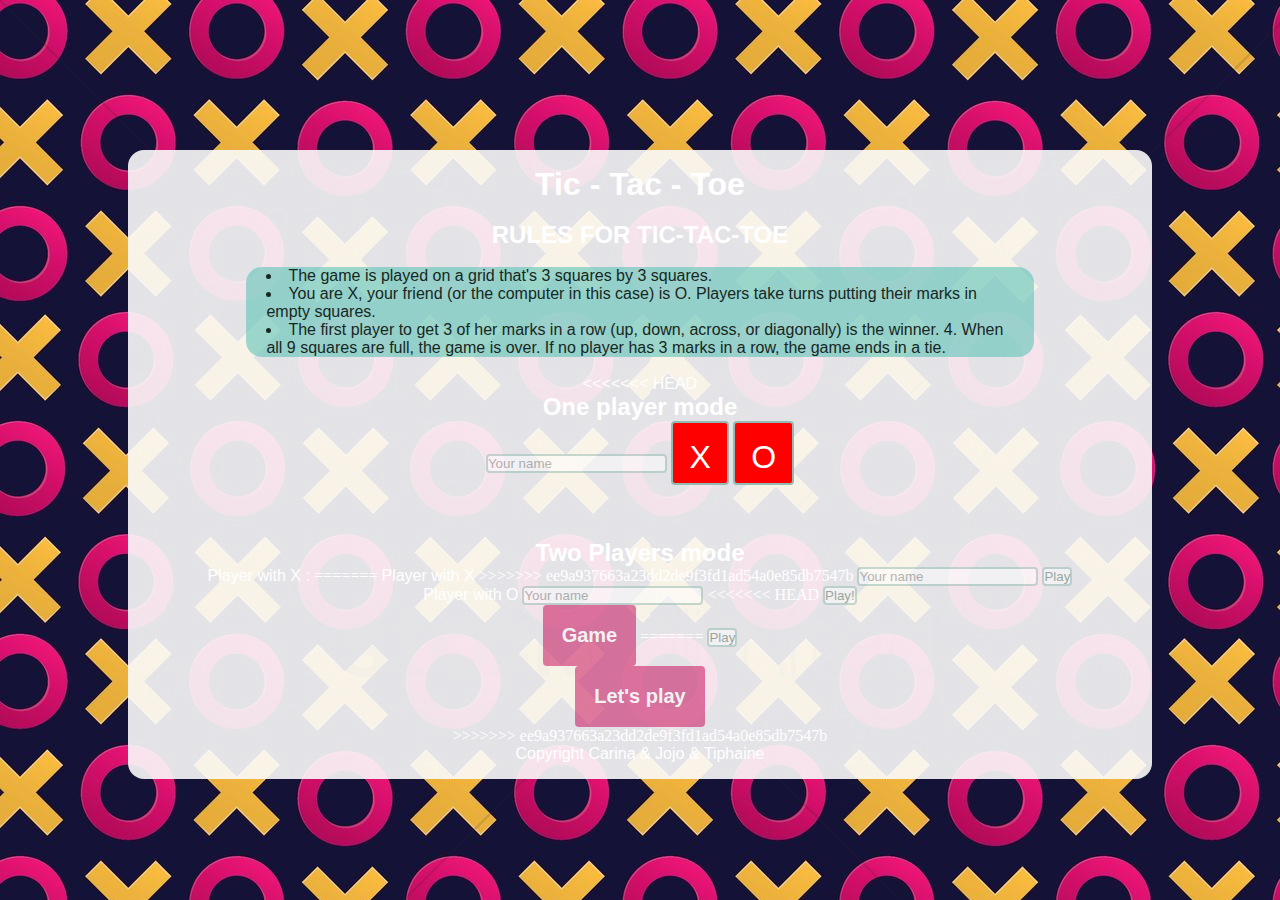
==== index.html @ 0c3d1ea7 "Merge branch 'master' of https://github.com/Tiphnm/Tic_Tac_Toe into jojo" ====
<!DOCTYPE html>
<html>
  <head>
    <meta charset="utf-8" />
    <title>Tic Tac Toe</title>
    <link rel="stylesheet" href="assets/style.css" />
  </head>
  <body>
    <div class="wrapper">
      <div class="module">
        <h1>Tic - Tac - Toe</h1>
        <br/>
        <h2>RULES FOR TIC-TAC-TOE</h2>
        <br>
        <ul>
          <li>
            The game is played on a grid that's 3 squares by 3 squares.
          </li>
          
          <li>
            You are X, your friend (or the computer in this case) is O.
            Players take turns putting their marks in empty squares.
          </li>

          <li>
            The first player to get 3 of her marks in a row (up, down,
            across, or diagonally) is the winner. 4. When all 9 squares are
            full, the game is over. If no player has 3 marks in a row, the game
            ends in a tie.
          </li>
        </ul>
          <form action="game.html">
            <br />
<<<<<<< HEAD
            <br />
            <h2>One player mode</h2>
            <input type="text" class="player_form" name="player1" id="" placeholder="Your name" />
            <button class="one-player-choice" value="x">X</button>
            <button class ="one-player-choice" value="o">O</button>
          </form>
            <br />
            <br />
            <br />

            <h2>Two Players mode</h2>
            <label for="player1">Player with X : </label>
=======
            <label for="player1">Player with X</label>
>>>>>>> ee9a937663a23dd2de9f3fd1ad54a0e85db7547b
            <input type="text" name="player1" id="" placeholder="Your name" />
            <button type ="button">Play</button>
            <br />
            <label for="player2">Player with O</label>
            <input type="text" name="player2" id="" placeholder="Your name" />
<<<<<<< HEAD
            <button type ="button">Play!</button>
            <br />
            <button class="play">Game</button>

=======
            <button type ="button">Play</button>
             </form>
             <br>
            <button class="play">Let's play</button>
        <br>
>>>>>>> ee9a937663a23dd2de9f3fd1ad54a0e85db7547b
        <br>
       <footer> Copyright Carina & Jojo & Tiphaine </footer>
      </div>
    </div>
    </div>
  </body>
</html>
---- assets/style.css ----
/* Reset CSS * = all */

@import url("https://fonts.googleapis.com/css2?family=Fredoka+One&display=swap");
* {
  margin: 0;
  padding: 0;
  box-sizing: border-box;
}
/* Welcome part */

body {
  background-image: url("img/background.jpg");
}

.module {
  color: white;
  text-align: center;
  max-width: 75%;
  padding: 1rem;
  background-color: rgba(250, 250, 250, 0.904);
  border-radius: 16px;
  max-width: 80%;
  margin: auto;
  margin-top: 150px;
  margin-right: auto;
  margin-left: auto;
  padding-right: 20px;
  padding-left: 20px;
}

h1 {
  font-family: "Didot", "Gill Sans MT", Calibri, "Trebuchet MS", sans-serif;
  font-weight: bold;
}

h2 {
  font-family: "Didot", "Gill Sans MT", Calibri, "Trebuchet MS", sans-serif;
  color: white;
  font-weight: bold;
}

ul {
  flex: display;
  font-family: "Didot", "Gill Sans MT", Calibri, "Trebuchet MS", sans-serif;
  color: rgb(23, 39, 35);
  background-color: rgba(98, 197, 184, 0.616);
  list-style-position: inside;
  text-align: left;
  border-radius: 16px;
  max-width: 80%;
  margin: auto;
  margin-right: auto;
  margin-left: auto;
  padding-right: 20px;
  padding-left: 20px;
}

input {
  font-family: "Didot", "Gill Sans MT", Calibri, "Trebuchet MS", sans-serif;
  border: 2px solid rgb(146, 187, 177);
  border-radius: 4px;
  background-color: white;
  opacity: 0.5;
  color: rgb(80, 105, 84);
}

button {
  font-family: "Didot", "Gill Sans MT", Calibri, "Trebuchet MS", sans-serif;
  border: 2px solid rgb(146, 187, 177);
  border-radius: 4px;
  background-color: white;
  opacity: 0.5;
  color: rgb(80, 105, 84);
}

footer {
  font-family: "Didot", "Gill Sans MT", Calibri, "Trebuchet MS", sans-serif;
  color: white;
}

form {
  text-align: center;
  font-family: "Didot", "Gill Sans MT", Calibri, "Trebuchet MS", sans-serif;
}

.play {
  margin: 0 auto;
  padding: 1rem;
  font-family: "Avantgarde", "TeX Gyre Adventor", "URW Gothic L", sans-serif;
  font-weight: bold;
  border-radius: 4px;
  border: solid rgb(197, 0, 82);
  background-color: rgb(197, 0, 82);
  color: white;
  font-size: 20px;
}

.one-player-choice {
  align-content: center;
  justify-content: center;
  color: white;
  font-size: 2rem;
  padding: 1rem;
  max-width: 4rem;
  max-height: 4rem;
  background-color: red;
  opacity: 100;
}

.player-form {
  font-size: 2rem;
  max-height: 2rem;
}
/* GAME PART  */
.game {
  font-family: "Fredoka One", cursive;
  font-size: 7rem;
  display: flex;
  flex: 1;
  justify-content: center;
}
.gametable {
  background-color: white;
  text-align: center;
  border: 1px solid;
  padding: 0.5rem;
  margin: 5rem;
  border-style: outset;
  table-layout: fixed;
}
.row-element {
  border-top: none;
  margin: 1rem;
  height: 10rem;
}
.element {
  color: white;
  margin: 1rem;
  background-color: black;
  padding: 1rem;
  border: 1px solid white;
  border-style: solid;
  width: 10rem;
  overflow: hidden;
  cursor: pointer;
  -webkit-user-select: none;
  -khtml-user-select: none;
  -moz-user-select: none;
  -ms-user-select: none;
  -o-user-select: none;
  user-select: none;
}

.animation {
  -webkit-animation: fadeinout 0.6s linear forwards;
  animation: fadeinout 0.6s linear forwards;
}

.rouge {
  color: red;
}

@-webkit-keyframes fadeinout {
  0%,
  100% {
    opacity: 1;
  }
  50% {
    opacity: 0;
  }
}
@keyframes fadeinout {
  0%,
  100% {
    opacity: 1;
  }
  50% {
    opacity: 0;
  }
}
label {
  font-family: "Didot", "Gill Sans MT", Calibri, "Trebuchet MS", sans-serif;
  color: white;
}
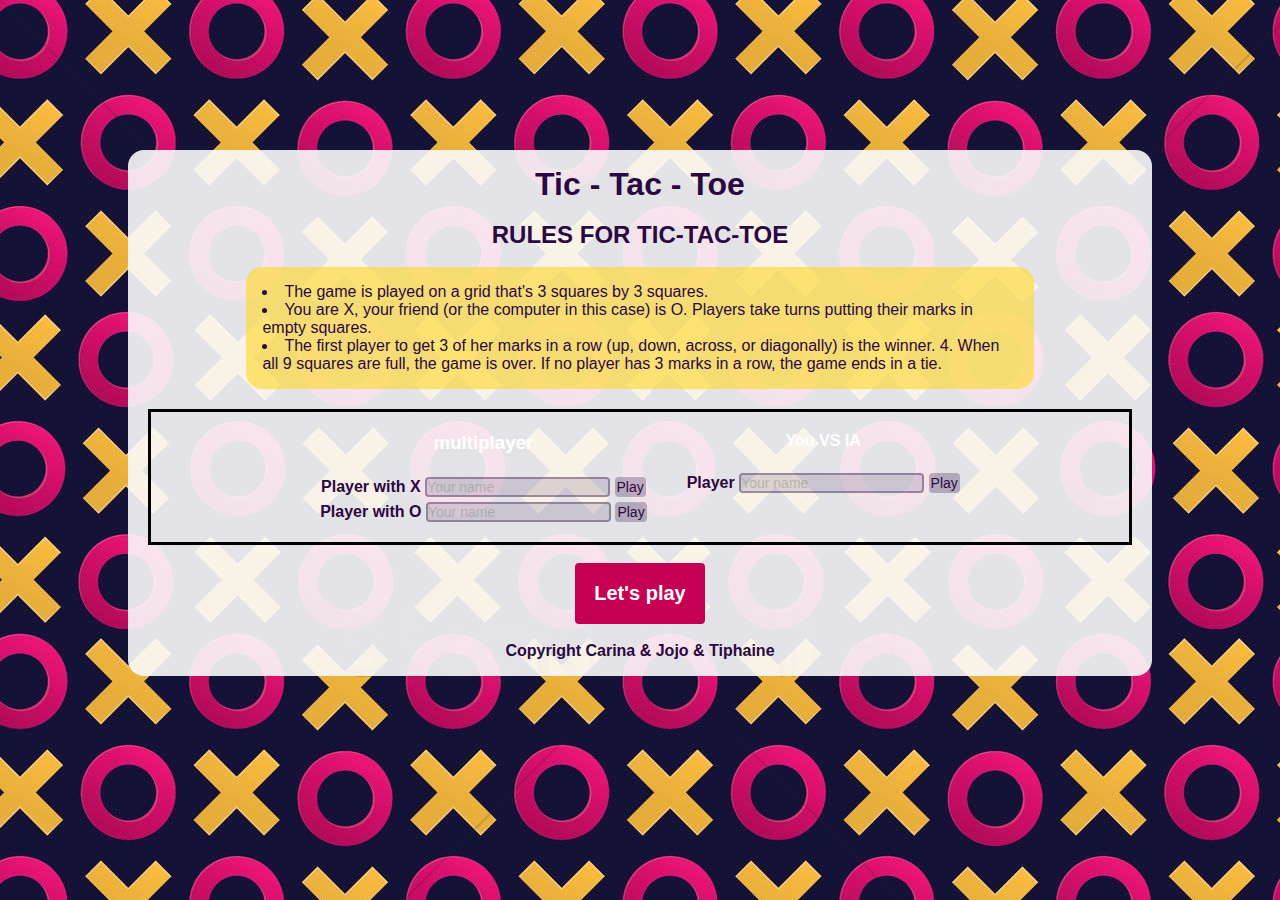
==== commit 3c7a69bb: "New flexbox page d'accueil" ====
--- a/index.html
+++ b/index.html
@@ -3,7 +3,7 @@
   <head>
     <meta charset="utf-8" />
     <title>Tic Tac Toe</title>
-    <link rel="stylesheet" href="assets/style.css" />
+    <link rel="stylesheet" href="/assets/style.css" />
   </head>
   <body>
     <div class="wrapper">
@@ -29,41 +29,33 @@
             ends in a tie.
           </li>
         </ul>
-          <form action="game.html">
-            <br />
-<<<<<<< HEAD
-            <br />
-            <h2>One player mode</h2>
-            <input type="text" class="player_form" name="player1" id="" placeholder="Your name" />
-            <button class="one-player-choice" value="x">X</button>
-            <button class ="one-player-choice" value="o">O</button>
+          <form class="form">
+            <div class="multiplayer">
+              <h3>multiplayer</h3>
+                <br/>
+                <div class= "multiplayer_form"> 
+                  <label for="player1">Player with X</label>
+                  <input type="text" name="player1" id="" placeholder="Your name" />
+                  <button type ="button">Play</button>
+                  <br/>
+                  <label for="player2">Player with O</label>
+                  <input type="text" name="player2" id="" placeholder="Your name" />
+                  <button type ="button">Play</button>
+                </div>  
+            </div>
+            <div class ="solo">
+              <h4>You VS IA</h4>
+                <br>
+                  <div class= "solo_form">
+                    <label for="soloplayer">Player</label>
+                    <input type="text" name="soloplayer" id="" placeholder="Your name" />
+                    <button type ="button">Play</button>
+                  </div>
+            </div>
           </form>
-            <br />
-            <br />
-            <br />
-
-            <h2>Two Players mode</h2>
-            <label for="player1">Player with X : </label>
-=======
-            <label for="player1">Player with X</label>
->>>>>>> ee9a937663a23dd2de9f3fd1ad54a0e85db7547b
-            <input type="text" name="player1" id="" placeholder="Your name" />
-            <button type ="button">Play</button>
-            <br />
-            <label for="player2">Player with O</label>
-            <input type="text" name="player2" id="" placeholder="Your name" />
-<<<<<<< HEAD
-            <button type ="button">Play!</button>
-            <br />
-            <button class="play">Game</button>
-
-=======
-            <button type ="button">Play</button>
-             </form>
              <br>
             <button class="play">Let's play</button>
         <br>
->>>>>>> ee9a937663a23dd2de9f3fd1ad54a0e85db7547b
         <br>
        <footer> Copyright Carina & Jojo & Tiphaine </footer>
       </div>
--- a/assets/style.css
+++ b/assets/style.css
@@ -8,9 +8,11 @@
 }
 /* Welcome part */
 
-body {
-  background-image: url("img/background.jpg");
-}
+body 
+{
+  background-image: url("/assets/img/background.jpg")
+}
+
 
 .module {
   color: white;
@@ -28,89 +30,111 @@
   padding-left: 20px;
 }
 
-h1 {
-  font-family: "Didot", "Gill Sans MT", Calibri, "Trebuchet MS", sans-serif;
+h1{
+  font-family: "Avantgarde", "TeX Gyre Adventor", "URW Gothic L", sans-serif;
+  color: rgb(43, 8, 66);
   font-weight: bold;
 }
 
-h2 {
-  font-family: "Didot", "Gill Sans MT", Calibri, "Trebuchet MS", sans-serif;
-  color: white;
+h2{
+  font-family: "Avantgarde", "TeX Gyre Adventor", "URW Gothic L", sans-serif;
+  color: rgb(43, 8, 66);
   font-weight: bold;
 }
 
-ul {
-  flex: display;
-  font-family: "Didot", "Gill Sans MT", Calibri, "Trebuchet MS", sans-serif;
-  color: rgb(23, 39, 35);
-  background-color: rgba(98, 197, 184, 0.616);
-  list-style-position: inside;
-  text-align: left;
-  border-radius: 16px;
-  max-width: 80%;
-  margin: auto;
-  margin-right: auto;
-  margin-left: auto;
-  padding-right: 20px;
-  padding-left: 20px;
-}
-
-input {
-  font-family: "Didot", "Gill Sans MT", Calibri, "Trebuchet MS", sans-serif;
-  border: 2px solid rgb(146, 187, 177);
-  border-radius: 4px;
-  background-color: white;
-  opacity: 0.5;
-  color: rgb(80, 105, 84);
-}
-
-button {
-  font-family: "Didot", "Gill Sans MT", Calibri, "Trebuchet MS", sans-serif;
-  border: 2px solid rgb(146, 187, 177);
-  border-radius: 4px;
-  background-color: white;
-  opacity: 0.5;
-  color: rgb(80, 105, 84);
-}
-
-footer {
-  font-family: "Didot", "Gill Sans MT", Calibri, "Trebuchet MS", sans-serif;
-  color: white;
-}
-
-form {
-  text-align: center;
-  font-family: "Didot", "Gill Sans MT", Calibri, "Trebuchet MS", sans-serif;
+ul{
+flex: display; 
+font-family: "Avantgarde", "TeX Gyre Adventor", "URW Gothic L", sans-serif;
+color: rgb(43, 8, 66);
+background-color: rgba(255, 216, 41, 0.616);
+list-style-position: inside; 
+text-align: left; 
+border-radius: 16px;
+max-width: 80%;
+margin: auto;
+margin-right: auto;
+margin-left: auto;
+padding-right: 20px;
+padding-left: 20px;
+padding: 1rem;
+
+}
+
+label{
+  font-family: "Avantgarde", "TeX Gyre Adventor", "URW Gothic L", sans-serif;
+  font-weight: bold;
+  color: rgb(43, 8, 66);
+}
+
+
+input
+{
+font-family: "Avantgarde", "TeX Gyre Adventor", "URW Gothic L", sans-serif;
+border: 2px solid rgba(43, 8, 66, 0.842);
+border-radius: 4px;
+background-color : rgba(43, 8, 66, 0.267); 
+opacity: 0.5;
+color: rgb(43, 8, 66);
+font-size: 14px;
+margin-top: 5px;
+}
+
+button 
+{
+font-family: "Avantgarde", "TeX Gyre Adventor", "URW Gothic L", sans-serif;
+border: 2px rgba(43, 8, 66, 0.842);
+border-radius: 4px;
+background-color : rgba(43, 8, 66, 0.267); 
+opacity: 1;
+color: rgb(43, 8, 66);
+font-size: 14px;
+padding: 2px;
+
+  
+}
+
+footer{
+font-family: "Avantgarde", "TeX Gyre Adventor", "URW Gothic L", sans-serif;
+font-weight: bold;
+color: rgb(43, 8, 66);
+}
+
+.form {
+  display: flex; 
+  flex-direction: row;
+  justify-content: center;
+  border: solid black; 
+  margin-top: 20px;
+
+ 
+}
+.multiplayer{
+  display: flex; 
+  flex-direction: column;
+  font-family: "Avantgarde", "TeX Gyre Adventor", "URW Gothic L", sans-serif;
+  padding: 20px;
+}
+
+.solo{
+  display: flex; 
+  flex-direction: column;
+  font-family: "Avantgarde", "TeX Gyre Adventor", "URW Gothic L", sans-serif;
+  padding: 20px;
 }
 
 .play {
-  margin: 0 auto;
-  padding: 1rem;
-  font-family: "Avantgarde", "TeX Gyre Adventor", "URW Gothic L", sans-serif;
-  font-weight: bold;
-  border-radius: 4px;
-  border: solid rgb(197, 0, 82);
-  background-color: rgb(197, 0, 82);
-  color: white;
-  font-size: 20px;
-}
-
-.one-player-choice {
-  align-content: center;
-  justify-content: center;
-  color: white;
-  font-size: 2rem;
-  padding: 1rem;
-  max-width: 4rem;
-  max-height: 4rem;
-  background-color: red;
-  opacity: 100;
-}
-
-.player-form {
-  font-size: 2rem;
-  max-height: 2rem;
-}
+margin: 0 auto;
+padding: 1rem;
+font-family: "Avantgarde", "TeX Gyre Adventor", "URW Gothic L", sans-serif;
+font-weight: bold;
+border-radius: 4px;
+border: solid  rgb(197, 0, 82) ;
+background-color :  rgb(197, 0, 82); 
+color: white;
+font-size: 20px;
+
+}
+
 /* GAME PART  */
 .game {
   font-family: "Fredoka One", cursive;
@@ -178,7 +202,3 @@
     opacity: 0;
   }
 }
-label {
-  font-family: "Didot", "Gill Sans MT", Calibri, "Trebuchet MS", sans-serif;
-  color: white;
-}
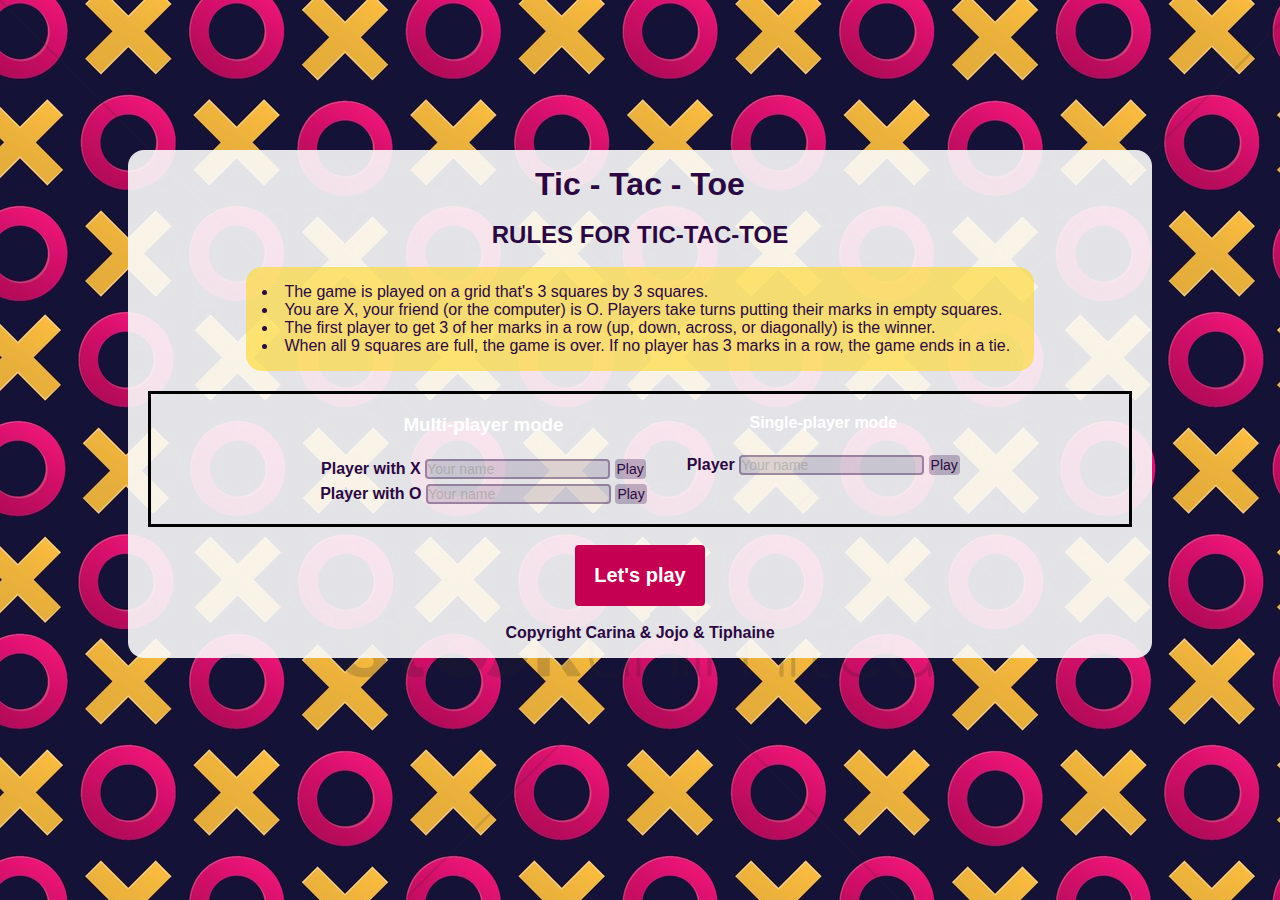
==== commit eceb0c10: "Mode multiplayer soloplayer sur ma page d'acceuil" ====
--- a/index.html
+++ b/index.html
@@ -18,20 +18,22 @@
           </li>
           
           <li>
-            You are X, your friend (or the computer in this case) is O.
+            You are X, your friend (or the computer) is O.
             Players take turns putting their marks in empty squares.
           </li>
 
           <li>
             The first player to get 3 of her marks in a row (up, down,
-            across, or diagonally) is the winner. 4. When all 9 squares are
+            across, or diagonally) is the winner. 
+          </li>
+          <li>When all 9 squares are
             full, the game is over. If no player has 3 marks in a row, the game
             ends in a tie.
           </li>
         </ul>
           <form class="form">
             <div class="multiplayer">
-              <h3>multiplayer</h3>
+              <h3>Multi-player mode</h3>
                 <br/>
                 <div class= "multiplayer_form"> 
                   <label for="player1">Player with X</label>
@@ -44,7 +46,7 @@
                 </div>  
             </div>
             <div class ="solo">
-              <h4>You VS IA</h4>
+              <h4>Single-player mode</h4>
                 <br>
                   <div class= "solo_form">
                     <label for="soloplayer">Player</label>
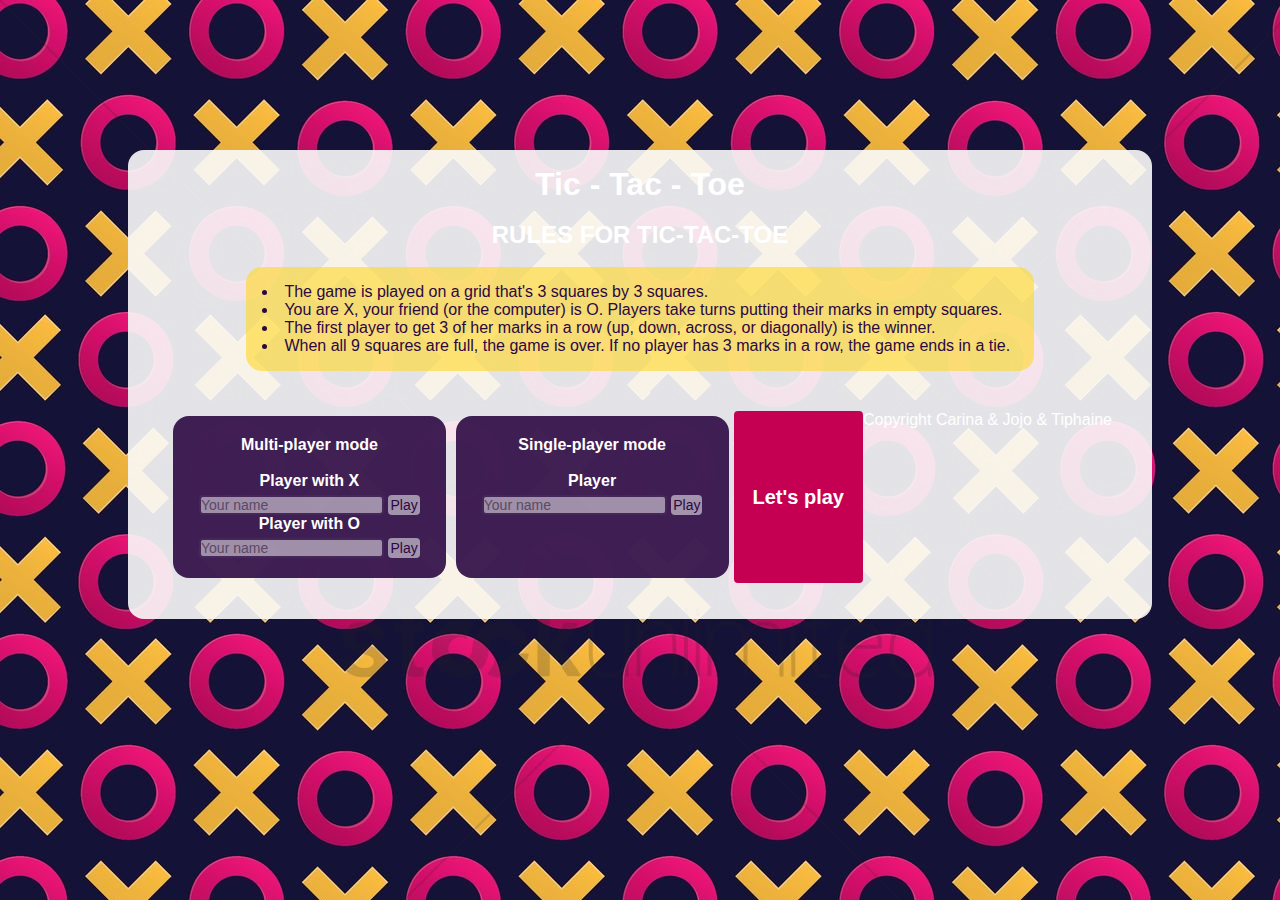
==== commit fd005480: "Merge branch 'master' into Tiphn" ====
--- a/index.html
+++ b/index.html
@@ -3,7 +3,7 @@
   <head>
     <meta charset="utf-8" />
     <title>Tic Tac Toe</title>
-    <link rel="stylesheet" href="/assets/style.css" />
+    <link rel="stylesheet" href="assets/style.css" />
   </head>
   <body>
     <div class="wrapper">
@@ -54,7 +54,6 @@
                     <button type ="button">Play</button>
                   </div>
             </div>
-          </form>
              <br>
             <button class="play">Let's play</button>
         <br>
--- a/assets/style.css
+++ b/assets/style.css
@@ -8,11 +8,9 @@
 }
 /* Welcome part */
 
-body 
-{
-  background-image: url("/assets/img/background.jpg")
-}
-
+body {
+  background-image: url("img/background.jpg");
+}
 
 .module {
   color: white;
@@ -30,17 +28,35 @@
   padding-left: 20px;
 }
 
-h1{
+h1 {
+  font-family: "Didot", "Gill Sans MT", Calibri, "Trebuchet MS", sans-serif;
+  font-weight: bold;
+}
+
+h2 {
+  font-family: "Didot", "Gill Sans MT", Calibri, "Trebuchet MS", sans-serif;
+  color: white;
+  font-weight: bold;
+}
+
+h3 {
   font-family: "Avantgarde", "TeX Gyre Adventor", "URW Gothic L", sans-serif;
   color: rgb(43, 8, 66);
   font-weight: bold;
-}
-
-h2{
+  font-size: 16px;
+  color: white;
+
+}
+
+h4 {
   font-family: "Avantgarde", "TeX Gyre Adventor", "URW Gothic L", sans-serif;
   color: rgb(43, 8, 66);
   font-weight: bold;
-}
+  font-size: 16px;
+  color: white;
+
+}
+
 
 ul{
 flex: display; 
@@ -63,7 +79,7 @@
 label{
   font-family: "Avantgarde", "TeX Gyre Adventor", "URW Gothic L", sans-serif;
   font-weight: bold;
-  color: rgb(43, 8, 66);
+  color: white;
 }
 
 
@@ -72,9 +88,9 @@
 font-family: "Avantgarde", "TeX Gyre Adventor", "URW Gothic L", sans-serif;
 border: 2px solid rgba(43, 8, 66, 0.842);
 border-radius: 4px;
-background-color : rgba(43, 8, 66, 0.267); 
+background-color : white; 
 opacity: 0.5;
-color: rgb(43, 8, 66);
+color: white;
 font-size: 14px;
 margin-top: 5px;
 }
@@ -84,55 +100,63 @@
 font-family: "Avantgarde", "TeX Gyre Adventor", "URW Gothic L", sans-serif;
 border: 2px rgba(43, 8, 66, 0.842);
 border-radius: 4px;
-background-color : rgba(43, 8, 66, 0.267); 
+background-color : rgba(255, 255, 255, 0.52); 
 opacity: 1;
 color: rgb(43, 8, 66);
 font-size: 14px;
 padding: 2px;
-
-  
-}
-
-footer{
-font-family: "Avantgarde", "TeX Gyre Adventor", "URW Gothic L", sans-serif;
-font-weight: bold;
-color: rgb(43, 8, 66);
+}
+
+footer {
+  font-family: "Didot", "Gill Sans MT", Calibri, "Trebuchet MS", sans-serif;
+  color: white;
 }
 
 .form {
   display: flex; 
   flex-direction: row;
   justify-content: center;
-  border: solid black; 
   margin-top: 20px;
-
- 
-}
+  padding: 20px;  
+}
+
 .multiplayer{
   display: flex; 
   flex-direction: column;
+  flex-basis: 0;
+  flex-grow: 1;
   font-family: "Avantgarde", "TeX Gyre Adventor", "URW Gothic L", sans-serif;
   padding: 20px;
+  background-color: rgba(43, 8, 66, 0.897);
+  border-radius: 16px;
+  color: white;
+  margin: 5px
 }
 
 .solo{
   display: flex; 
   flex-direction: column;
+  flex-basis: 0;
+  flex-grow: 1;
   font-family: "Avantgarde", "TeX Gyre Adventor", "URW Gothic L", sans-serif;
   padding: 20px;
+  background-color: rgba(43, 8, 66, 0.897);
+  border-radius: 16px;
+  color: white;
+  margin: 5px;
+
 }
 
 .play {
-margin: 0 auto;
-padding: 1rem;
-font-family: "Avantgarde", "TeX Gyre Adventor", "URW Gothic L", sans-serif;
-font-weight: bold;
-border-radius: 4px;
-border: solid  rgb(197, 0, 82) ;
-background-color :  rgb(197, 0, 82); 
-color: white;
-font-size: 20px;
-
+  margin: 0 auto;
+  padding: 1rem;
+  font-family: "Avantgarde", "TeX Gyre Adventor", "URW Gothic L", sans-serif;
+  font-weight: bold;
+  border-radius: 4px;
+  border: solid rgb(197, 0, 82);
+  background-color: rgb(197, 0, 82);
+  color: white;
+  font-size: 20px;
 }
 
 /* GAME PART  */
@@ -202,3 +226,7 @@
     opacity: 0;
   }
 }
+label {
+  font-family: "Didot", "Gill Sans MT", Calibri, "Trebuchet MS", sans-serif;
+  color: white;
+}
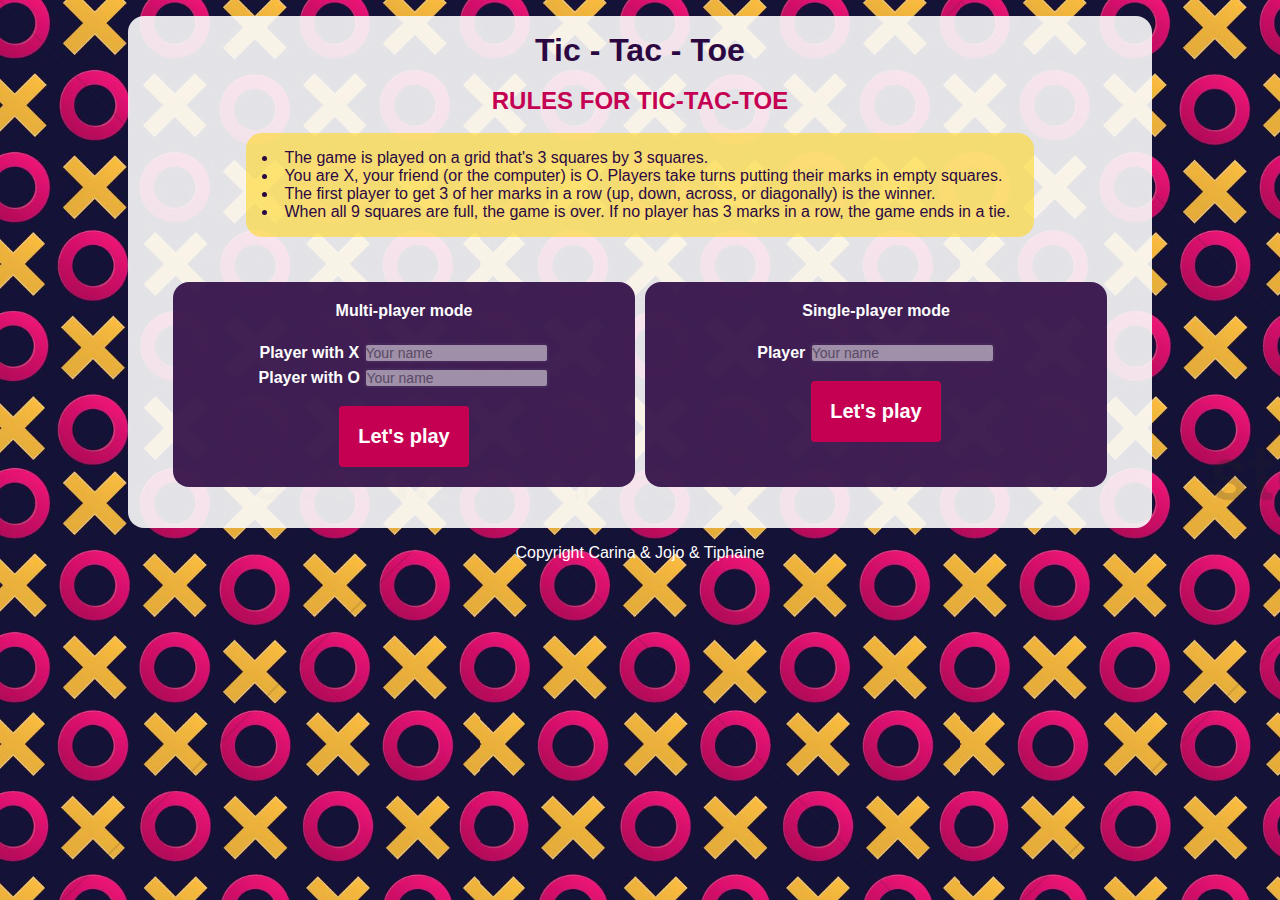
==== commit 342c5f1c: "index changes in order to code plus facilement" ====
--- a/index.html
+++ b/index.html
@@ -9,58 +9,68 @@
     <div class="wrapper">
       <div class="module">
         <h1>Tic - Tac - Toe</h1>
-        <br/>
+        <br />
         <h2>RULES FOR TIC-TAC-TOE</h2>
-        <br>
+        <br />
         <ul>
+          <li>The game is played on a grid that's 3 squares by 3 squares.</li>
+
           <li>
-            The game is played on a grid that's 3 squares by 3 squares.
-          </li>
-          
-          <li>
-            You are X, your friend (or the computer) is O.
-            Players take turns putting their marks in empty squares.
+            You are X, your friend (or the computer) is O. Players take turns
+            putting their marks in empty squares.
           </li>
 
           <li>
-            The first player to get 3 of her marks in a row (up, down,
-            across, or diagonally) is the winner. 
+            The first player to get 3 of her marks in a row (up, down, across,
+            or diagonally) is the winner.
           </li>
-          <li>When all 9 squares are
-            full, the game is over. If no player has 3 marks in a row, the game
-            ends in a tie.
+          <li>
+            When all 9 squares are full, the game is over. If no player has 3
+            marks in a row, the game ends in a tie.
           </li>
         </ul>
-          <form class="form">
-            <div class="multiplayer">
-              <h3>Multi-player mode</h3>
-                <br/>
-                <div class= "multiplayer_form"> 
-                  <label for="player1">Player with X</label>
-                  <input type="text" name="player1" id="" placeholder="Your name" />
-                  <button type ="button">Play</button>
-                  <br/>
-                  <label for="player2">Player with O</label>
-                  <input type="text" name="player2" id="" placeholder="Your name" />
-                  <button type ="button">Play</button>
-                </div>  
-            </div>
-            <div class ="solo">
-              <h4>Single-player mode</h4>
-                <br>
-                  <div class= "solo_form">
-                    <label for="soloplayer">Player</label>
-                    <input type="text" name="soloplayer" id="" placeholder="Your name" />
-                    <button type ="button">Play</button>
-                  </div>
-            </div>
-             <br>
-            <button class="play">Let's play</button>
-        <br>
-        <br>
-       <footer> Copyright Carina & Jojo & Tiphaine </footer>
+        <div class="form">
+          <div class="multiplayer">
+            <h3>Multi-player mode</h3>
+            <br />
+            <form class="multiplayer_form">
+              <label for="player1">Player with X</label>
+              <input type="text" name="player1" id="" placeholder="Your name" />
+
+              <br />
+              <label for="player2">Player with O</label>
+              <input type="text" name="player2" id="" placeholder="Your name" />
+
+              <br />
+              <br />
+              <button class="play multiplayer">Let's play</button>
+            </form>
+          </div>
+          <div class="solo">
+            <h4>Single-player mode</h4>
+            <br />
+            <form class="solo_form">
+              <label for="soloplayer">Player</label>
+              <input
+                type="text"
+                name="soloplayer"
+                id=""
+                placeholder="Your name"
+              />
+              <br />
+              <br />
+
+              <button class="play soloplayer">Let's play</button>
+            </form>
+          </div>
+          <br />
+          <br />
+          <br />
+        </div>
       </div>
     </div>
-    </div>
+    <footer>Copyright Carina & Jojo & Tiphaine</footer>
+
+    <script src="assets/game.js"></script>
   </body>
 </html>
--- a/assets/style.css
+++ b/assets/style.css
@@ -10,6 +10,7 @@
 
 body {
   background-image: url("img/background.jpg");
+  background-size: 75%;
 }
 
 .module {
@@ -21,7 +22,7 @@
   border-radius: 16px;
   max-width: 80%;
   margin: auto;
-  margin-top: 150px;
+  margin-top: 1rem;
   margin-right: auto;
   margin-left: auto;
   padding-right: 20px;
@@ -31,11 +32,12 @@
 h1 {
   font-family: "Didot", "Gill Sans MT", Calibri, "Trebuchet MS", sans-serif;
   font-weight: bold;
+  color: rgb(43, 8, 66);
 }
 
 h2 {
   font-family: "Didot", "Gill Sans MT", Calibri, "Trebuchet MS", sans-serif;
-  color: white;
+  color: rgb(197, 0, 82);
   font-weight: bold;
 }
 
@@ -45,7 +47,6 @@
   font-weight: bold;
   font-size: 16px;
   color: white;
-
 }
 
 h4 {
@@ -54,74 +55,72 @@
   font-weight: bold;
   font-size: 16px;
   color: white;
-
-}
-
-
-ul{
-flex: display; 
-font-family: "Avantgarde", "TeX Gyre Adventor", "URW Gothic L", sans-serif;
-color: rgb(43, 8, 66);
-background-color: rgba(255, 216, 41, 0.616);
-list-style-position: inside; 
-text-align: left; 
-border-radius: 16px;
-max-width: 80%;
-margin: auto;
-margin-right: auto;
-margin-left: auto;
-padding-right: 20px;
-padding-left: 20px;
-padding: 1rem;
-
-}
-
-label{
-  font-family: "Avantgarde", "TeX Gyre Adventor", "URW Gothic L", sans-serif;
-  font-weight: bold;
-  color: white;
-}
-
-
-input
-{
-font-family: "Avantgarde", "TeX Gyre Adventor", "URW Gothic L", sans-serif;
-border: 2px solid rgba(43, 8, 66, 0.842);
-border-radius: 4px;
-background-color : white; 
-opacity: 0.5;
-color: white;
-font-size: 14px;
-margin-top: 5px;
-}
-
-button 
-{
-font-family: "Avantgarde", "TeX Gyre Adventor", "URW Gothic L", sans-serif;
-border: 2px rgba(43, 8, 66, 0.842);
-border-radius: 4px;
-background-color : rgba(255, 255, 255, 0.52); 
-opacity: 1;
-color: rgb(43, 8, 66);
-font-size: 14px;
-padding: 2px;
+}
+
+ul {
+  font-family: "Avantgarde", "TeX Gyre Adventor", "URW Gothic L", sans-serif;
+  color: rgb(43, 8, 66);
+  background-color: rgba(255, 216, 41, 0.616);
+  list-style-position: inside;
+
+  text-align: left;
+  border-radius: 16px;
+  max-width: 80%;
+  margin: auto;
+  margin-right: auto;
+  margin-left: auto;
+  padding-right: 20px;
+  padding-left: 20px;
+  padding: 1rem;
+}
+
+label {
+  font-family: "Avantgarde", "TeX Gyre Adventor", "URW Gothic L", sans-serif;
+  font-weight: bold;
+  color: white;
+}
+
+input {
+  font-family: "Avantgarde", "TeX Gyre Adventor", "URW Gothic L", sans-serif;
+  border: 2px solid rgba(43, 8, 66, 0.842);
+  border-radius: 4px;
+  background-color: white;
+  opacity: 0.5;
+  color: black;
+  font-size: 14px;
+  margin-top: 5px;
+}
+
+button {
+  font-family: "Avantgarde", "TeX Gyre Adventor", "URW Gothic L", sans-serif;
+  border: 2px rgba(43, 8, 66, 0.842);
+  border-radius: 4px;
+  background-color: rgba(255, 255, 255, 0.52);
+  opacity: 1;
+  color: rgb(43, 8, 66);
+  font-size: 14px;
+  padding: 2px;
 }
 
 footer {
+  padding-top: 1rem;
+  padding-bottom: 0.5rem;
+  text-align: center;
   font-family: "Didot", "Gill Sans MT", Calibri, "Trebuchet MS", sans-serif;
   color: white;
 }
 
 .form {
-  display: flex; 
+  display: flex;
   flex-direction: row;
   justify-content: center;
   margin-top: 20px;
-  padding: 20px;  
-}
-
-.multiplayer{
-  display: flex; 
+  padding: 20px;
+}
+
+.multiplayer {
+  display: flex;
+  flex: 50%;
   flex-direction: column;
   flex-basis: 0;
   flex-grow: 1;
@@ -130,11 +129,12 @@
   background-color: rgba(43, 8, 66, 0.897);
   border-radius: 16px;
   color: white;
-  margin: 5px
-}
-
-.solo{
-  display: flex; 
+  margin: 5px;
+}
+
+.solo {
+  display: flex;
+  flex: 50%;
   flex-direction: column;
   flex-basis: 0;
   flex-grow: 1;
@@ -144,7 +144,6 @@
   border-radius: 16px;
   color: white;
   margin: 5px;
-
 }
 
 .play {
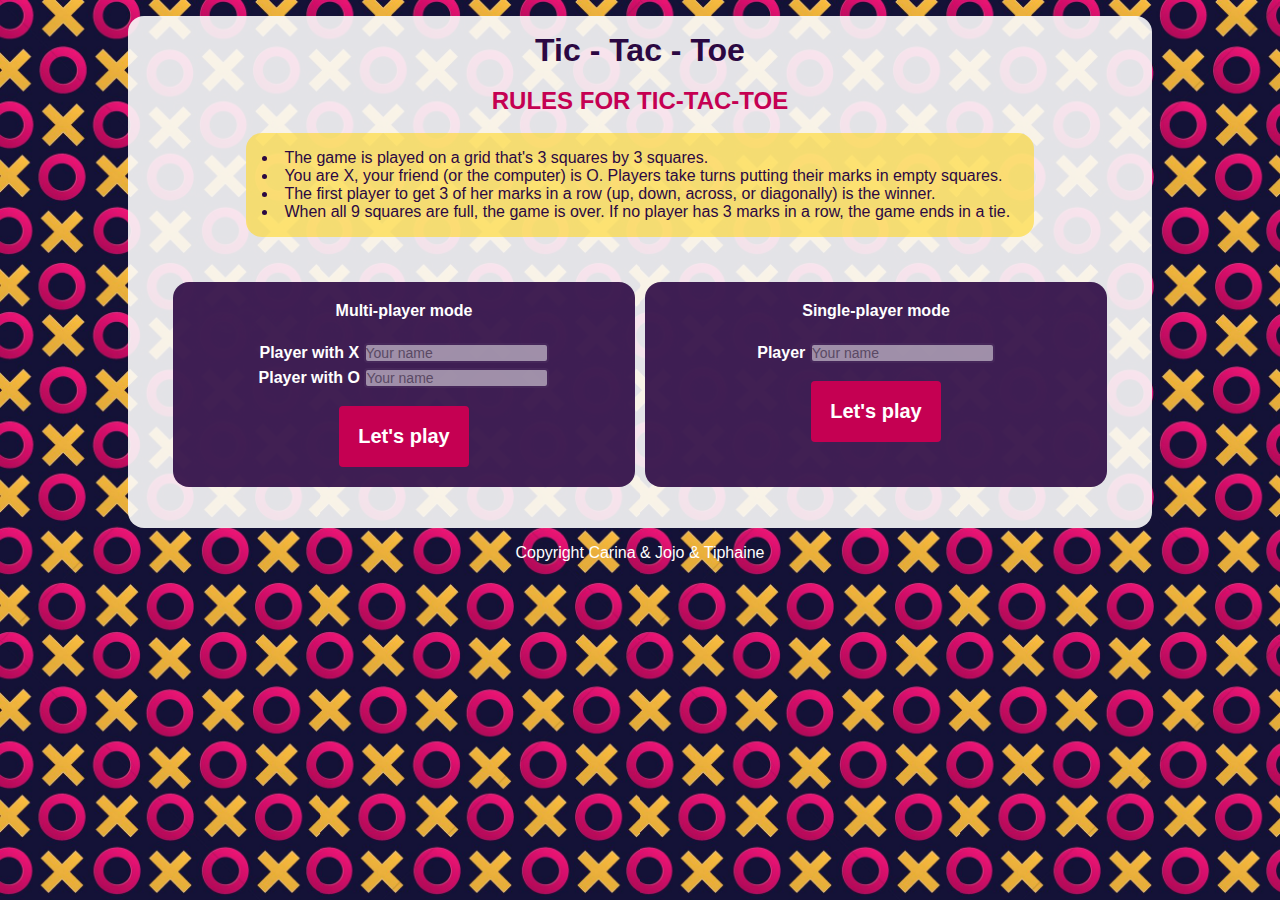
==== commit 290bfc57: "new minmax algorith" ====
--- a/index.html
+++ b/index.html
@@ -49,18 +49,18 @@
           <div class="solo">
             <h4>Single-player mode</h4>
             <br />
-            <form class="solo_form">
+            <form class="solo_form" action="game.html">
               <label for="soloplayer">Player</label>
               <input
                 type="text"
                 name="soloplayer"
-                id=""
+                required
                 placeholder="Your name"
               />
               <br />
               <br />
 
-              <button class="play soloplayer">Let's play</button>
+              <button class="play" id="soloplayer">Let's play</button>
             </form>
           </div>
           <br />
--- a/assets/style.css
+++ b/assets/style.css
@@ -10,7 +10,7 @@
 
 body {
   background-image: url("img/background.jpg");
-  background-size: 75%;
+  background-size: 50%;
 }
 
 .module {
@@ -174,6 +174,7 @@
   margin: 5rem;
   border-style: outset;
   table-layout: fixed;
+  max-width: 75%;
 }
 .row-element {
   border-top: none;
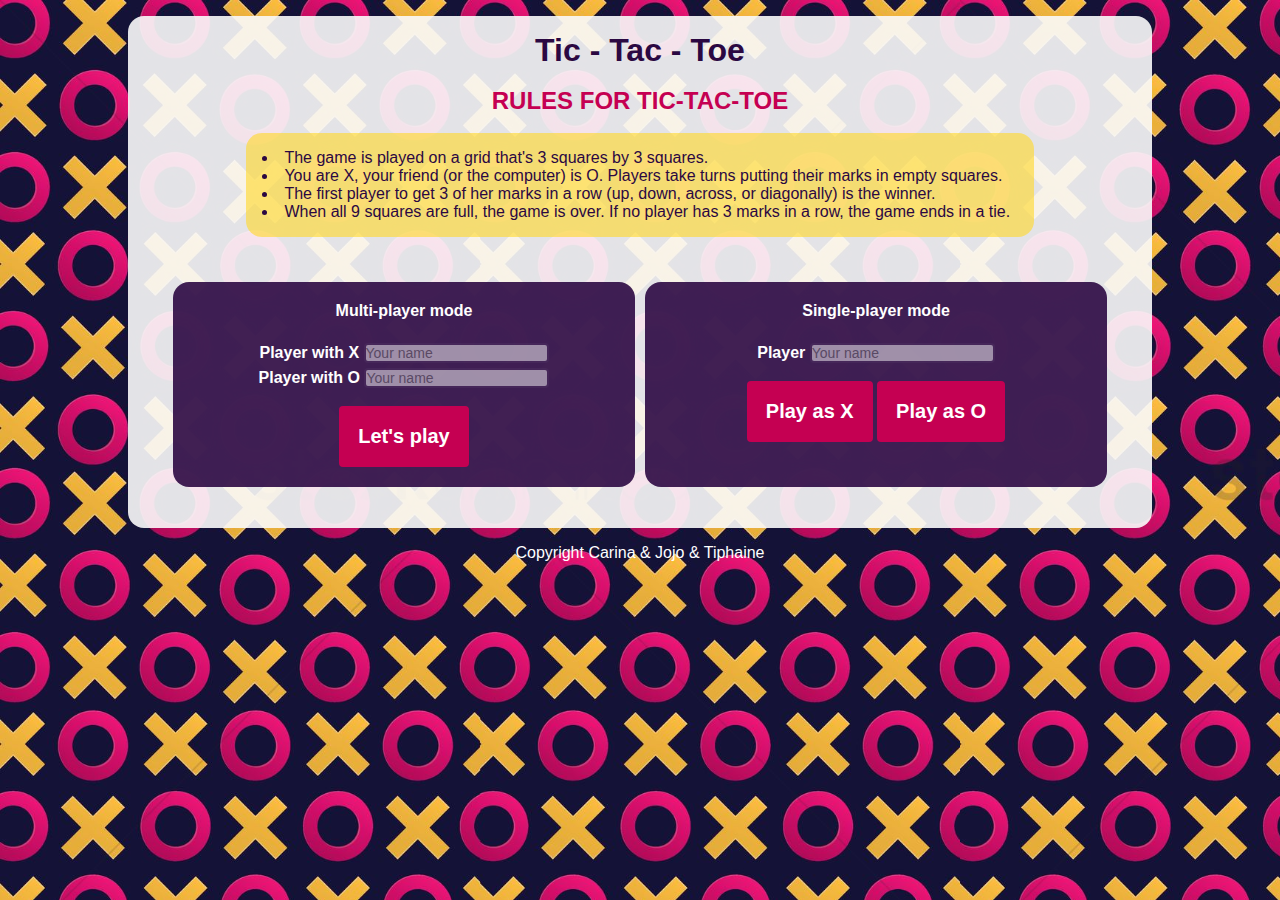
==== commit e0bc8530: "AI finished and rules created" ====
--- a/index.html
+++ b/index.html
@@ -1,5 +1,5 @@
 <!DOCTYPE html>
-<html>
+<html lang="fr">
   <head>
     <meta charset="utf-8" />
     <title>Tic Tac Toe</title>
@@ -33,34 +33,46 @@
           <div class="multiplayer">
             <h3>Multi-player mode</h3>
             <br />
-            <form class="multiplayer_form">
+            <form class="multiplayer_form" action="game.html" method="get">
               <label for="player1">Player with X</label>
-              <input type="text" name="player1" id="" placeholder="Your name" />
+              <input
+                type="text"
+                name="player1"
+                id="player1"
+                placeholder="Your name"
+              />
 
               <br />
               <label for="player2">Player with O</label>
-              <input type="text" name="player2" id="" placeholder="Your name" />
+              <input
+                type="text"
+                name="player2"
+                id="player2"
+                placeholder="Your name"
+              />
 
               <br />
               <br />
-              <button class="play multiplayer">Let's play</button>
+              <button id="" class="play multiplayer">Let's play</button>
             </form>
           </div>
           <div class="solo">
             <h4>Single-player mode</h4>
             <br />
-            <form class="solo_form" action="game.html">
+            <form class="solo_form" action="game.html" method="get">
               <label for="soloplayer">Player</label>
               <input
                 type="text"
                 name="soloplayer"
+                id="jouerSeul"
+                placeholder="Your name"
                 required
-                placeholder="Your name"
               />
               <br />
               <br />
 
-              <button class="play" id="soloplayer">Let's play</button>
+              <button class="play soloplayer x">Play as X</button>
+              <button class="play soloplayer o">Play as O</button>
             </form>
           </div>
           <br />
@@ -71,6 +83,6 @@
     </div>
     <footer>Copyright Carina & Jojo & Tiphaine</footer>
 
-    <script src="assets/game.js"></script>
+    <script src="assets/app.js"></script>
   </body>
 </html>
--- a/assets/style.css
+++ b/assets/style.css
@@ -10,7 +10,7 @@
 
 body {
   background-image: url("img/background.jpg");
-  background-size: 50%;
+  background-size: 75%;
 }
 
 .module {
@@ -163,8 +163,10 @@
   font-family: "Fredoka One", cursive;
   font-size: 7rem;
   display: flex;
+  flex-direction: column;
   flex: 1;
   justify-content: center;
+  color: rgba(43, 8, 66, 0.897);
 }
 .gametable {
   background-color: white;
@@ -174,7 +176,6 @@
   margin: 5rem;
   border-style: outset;
   table-layout: fixed;
-  max-width: 75%;
 }
 .row-element {
   border-top: none;
